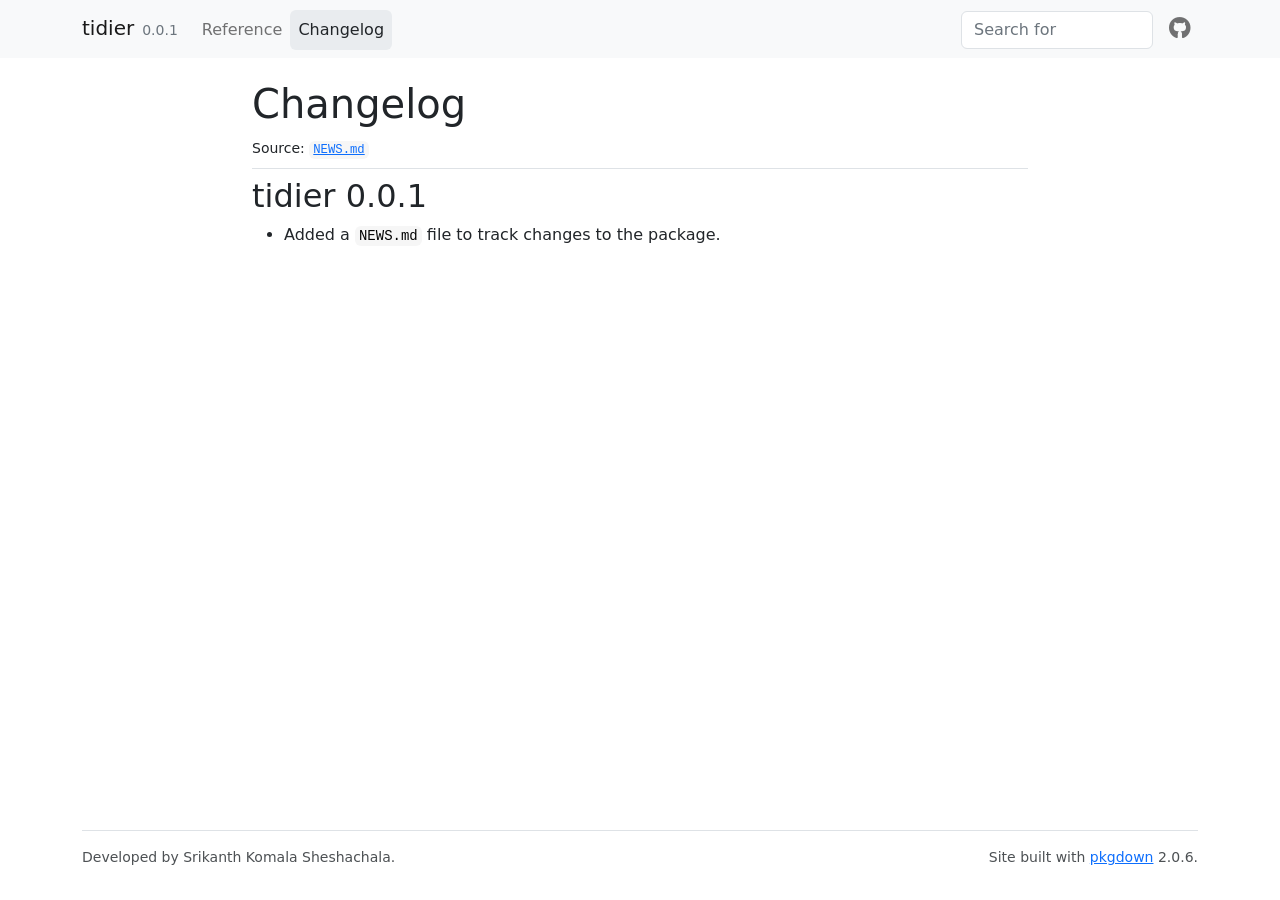
==== docs/news/index.html @ 63b7bd9c "no version  bump, changes for cran, website" ====
<!DOCTYPE html>
<!-- Generated by pkgdown: do not edit by hand --><html lang="en"><head><meta http-equiv="Content-Type" content="text/html; charset=UTF-8"><meta charset="utf-8"><meta http-equiv="X-UA-Compatible" content="IE=edge"><meta name="viewport" content="width=device-width, initial-scale=1, shrink-to-fit=no"><title>Changelog • tidier</title><script src="../deps/jquery-3.6.0/jquery-3.6.0.min.js"></script><meta name="viewport" content="width=device-width, initial-scale=1, shrink-to-fit=no"><link href="../deps/bootstrap-5.2.2/bootstrap.min.css" rel="stylesheet"><script src="../deps/bootstrap-5.2.2/bootstrap.bundle.min.js"></script><!-- Font Awesome icons --><link rel="stylesheet" href="https://cdnjs.cloudflare.com/ajax/libs/font-awesome/5.12.1/css/all.min.css" integrity="sha256-mmgLkCYLUQbXn0B1SRqzHar6dCnv9oZFPEC1g1cwlkk=" crossorigin="anonymous"><link rel="stylesheet" href="https://cdnjs.cloudflare.com/ajax/libs/font-awesome/5.12.1/css/v4-shims.min.css" integrity="sha256-wZjR52fzng1pJHwx4aV2AO3yyTOXrcDW7jBpJtTwVxw=" crossorigin="anonymous"><!-- bootstrap-toc --><script src="https://cdn.rawgit.com/afeld/bootstrap-toc/v1.0.1/dist/bootstrap-toc.min.js"></script><!-- headroom.js --><script src="https://cdnjs.cloudflare.com/ajax/libs/headroom/0.11.0/headroom.min.js" integrity="sha256-AsUX4SJE1+yuDu5+mAVzJbuYNPHj/WroHuZ8Ir/CkE0=" crossorigin="anonymous"></script><script src="https://cdnjs.cloudflare.com/ajax/libs/headroom/0.11.0/jQuery.headroom.min.js" integrity="sha256-ZX/yNShbjqsohH1k95liqY9Gd8uOiE1S4vZc+9KQ1K4=" crossorigin="anonymous"></script><!-- clipboard.js --><script src="https://cdnjs.cloudflare.com/ajax/libs/clipboard.js/2.0.6/clipboard.min.js" integrity="sha256-inc5kl9MA1hkeYUt+EC3BhlIgyp/2jDIyBLS6k3UxPI=" crossorigin="anonymous"></script><!-- search --><script src="https://cdnjs.cloudflare.com/ajax/libs/fuse.js/6.4.6/fuse.js" integrity="sha512-zv6Ywkjyktsohkbp9bb45V6tEMoWhzFzXis+LrMehmJZZSys19Yxf1dopHx7WzIKxr5tK2dVcYmaCk2uqdjF4A==" crossorigin="anonymous"></script><script src="https://cdnjs.cloudflare.com/ajax/libs/autocomplete.js/0.38.0/autocomplete.jquery.min.js" integrity="sha512-GU9ayf+66Xx2TmpxqJpliWbT5PiGYxpaG8rfnBEk1LL8l1KGkRShhngwdXK1UgqhAzWpZHSiYPc09/NwDQIGyg==" crossorigin="anonymous"></script><script src="https://cdnjs.cloudflare.com/ajax/libs/mark.js/8.11.1/mark.min.js" integrity="sha512-5CYOlHXGh6QpOFA/TeTylKLWfB3ftPsde7AnmhuitiTX4K5SqCLBeKro6sPS8ilsz1Q4NRx3v8Ko2IBiszzdww==" crossorigin="anonymous"></script><!-- pkgdown --><script src="../pkgdown.js"></script><meta property="og:title" content="Changelog"><!-- mathjax --><script src="https://cdnjs.cloudflare.com/ajax/libs/mathjax/2.7.5/MathJax.js" integrity="sha256-nvJJv9wWKEm88qvoQl9ekL2J+k/RWIsaSScxxlsrv8k=" crossorigin="anonymous"></script><script src="https://cdnjs.cloudflare.com/ajax/libs/mathjax/2.7.5/config/TeX-AMS-MML_HTMLorMML.js" integrity="sha256-84DKXVJXs0/F8OTMzX4UR909+jtl4G7SPypPavF+GfA=" crossorigin="anonymous"></script><!--[if lt IE 9]>
<script src="https://oss.maxcdn.com/html5shiv/3.7.3/html5shiv.min.js"></script>
<script src="https://oss.maxcdn.com/respond/1.4.2/respond.min.js"></script>
<![endif]--></head><body>
    <a href="#main" class="visually-hidden-focusable">Skip to contents</a>
    

    <nav class="navbar fixed-top navbar-light navbar-expand-lg bg-light"><div class="container">
    
    <a class="navbar-brand me-2" href="../index.html">tidier</a>

    <small class="nav-text text-muted me-auto" data-bs-toggle="tooltip" data-bs-placement="bottom" title="">0.0.1</small>

    
    <button class="navbar-toggler" type="button" data-bs-toggle="collapse" data-bs-target="#navbar" aria-controls="navbar" aria-expanded="false" aria-label="Toggle navigation">
      <span class="navbar-toggler-icon"></span>
    </button>

    <div id="navbar" class="collapse navbar-collapse ms-3">
      <ul class="navbar-nav me-auto"><li class="nav-item">
  <a class="nav-link" href="../reference/index.html">Reference</a>
</li>
<li class="active nav-item">
  <a class="nav-link" href="../news/index.html">Changelog</a>
</li>
      </ul><form class="form-inline my-2 my-lg-0" role="search">
        <input type="search" class="form-control me-sm-2" aria-label="Toggle navigation" name="search-input" data-search-index="../search.json" id="search-input" placeholder="Search for" autocomplete="off"></form>

      <ul class="navbar-nav"><li class="nav-item">
  <a class="external-link nav-link" href="https://github.com/talegari/tidier/" aria-label="github">
    <span class="fab fa fab fa-github fa-lg"></span>
     
  </a>
</li>
      </ul></div>

    
  </div>
</nav><div class="container template-news">
<div class="row">
  <main id="main" class="col-md-9"><div class="page-header">
      <img src="" class="logo" alt=""><h1>Changelog</h1>
      <small>Source: <a href="https://github.com/talegari/tidier/blob/HEAD/NEWS.md" class="external-link"><code>NEWS.md</code></a></small>
    </div>

    <div class="section level2">
<h2 class="pkg-version" data-toc-text="0.0.1" id="tidier-001">tidier 0.0.1<a class="anchor" aria-label="anchor" href="#tidier-001"></a></h2>
<ul><li>Added a <code>NEWS.md</code> file to track changes to the package.</li>
</ul></div>
  </main></div>


    <footer><div class="pkgdown-footer-left">
  <p></p><p>Developed by Srikanth Komala Sheshachala.</p>
</div>

<div class="pkgdown-footer-right">
  <p></p><p>Site built with <a href="https://pkgdown.r-lib.org/" class="external-link">pkgdown</a> 2.0.6.</p>
</div>

    </footer></div>

  

  

  </body></html>
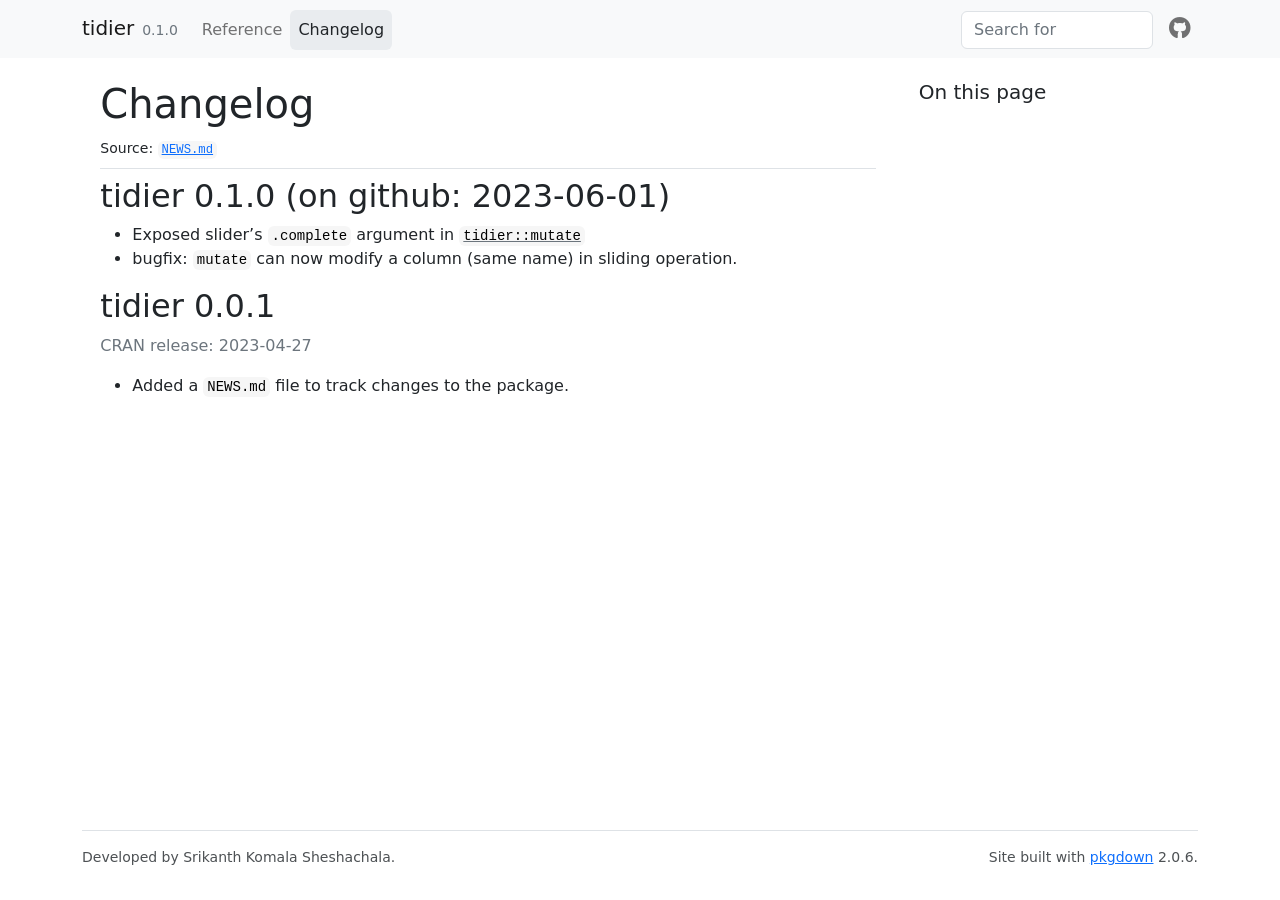
==== commit f7e57bf9: "to v0.1.0" ====
--- a/docs/news/index.html
+++ b/docs/news/index.html
@@ -10,7 +10,7 @@
     
     <a class="navbar-brand me-2" href="../index.html">tidier</a>
 
-    <small class="nav-text text-muted me-auto" data-bs-toggle="tooltip" data-bs-placement="bottom" title="">0.0.1</small>
+    <small class="nav-text text-muted me-auto" data-bs-toggle="tooltip" data-bs-placement="bottom" title="">0.1.0</small>
 
     
     <button class="navbar-toggler" type="button" data-bs-toggle="collapse" data-bs-target="#navbar" aria-controls="navbar" aria-expanded="false" aria-label="Toggle navigation">
@@ -45,10 +45,17 @@
     </div>
 
     <div class="section level2">
-<h2 class="pkg-version" data-toc-text="0.0.1" id="tidier-001">tidier 0.0.1<a class="anchor" aria-label="anchor" href="#tidier-001"></a></h2>
+<h2 class="pkg-version" data-toc-text="0.1.0" id="tidier-010-on-github-2023-06-01">tidier 0.1.0 (on github: 2023-06-01)<a class="anchor" aria-label="anchor" href="#tidier-010-on-github-2023-06-01"></a></h2>
+<ul><li>Exposed slider’s <code>.complete</code> argument in <code><a href="../reference/mutate.html">tidier::mutate</a></code>
+</li>
+<li>bugfix: <code>mutate</code> can now modify a column (same name) in sliding operation.</li>
+</ul></div>
+    <div class="section level2">
+<h2 class="pkg-version" data-toc-text="0.0.1" id="tidier-001">tidier 0.0.1<a class="anchor" aria-label="anchor" href="#tidier-001"></a></h2><p class="text-muted">CRAN release: 2023-04-27</p>
 <ul><li>Added a <code>NEWS.md</code> file to track changes to the package.</li>
 </ul></div>
-  </main></div>
+  </main><aside class="col-md-3"><nav id="toc"><h2>On this page</h2>
+    </nav></aside></div>
 
 
     <footer><div class="pkgdown-footer-left">
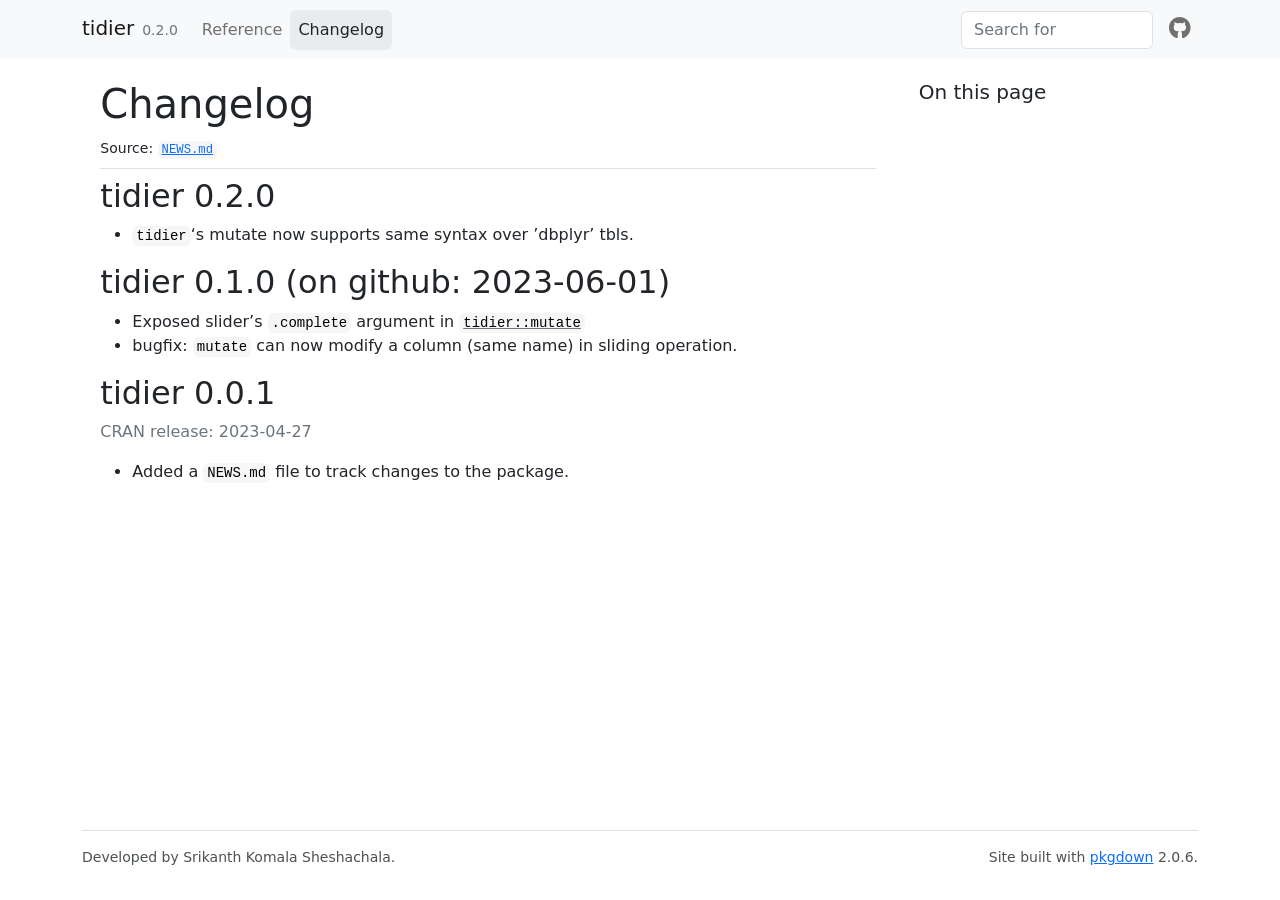
==== commit d2994151: "to v2, adds support to remote tables" ====
--- a/docs/news/index.html
+++ b/docs/news/index.html
@@ -10,7 +10,7 @@
     
     <a class="navbar-brand me-2" href="../index.html">tidier</a>
 
-    <small class="nav-text text-muted me-auto" data-bs-toggle="tooltip" data-bs-placement="bottom" title="">0.1.0</small>
+    <small class="nav-text text-muted me-auto" data-bs-toggle="tooltip" data-bs-placement="bottom" title="">0.2.0</small>
 
     
     <button class="navbar-toggler" type="button" data-bs-toggle="collapse" data-bs-target="#navbar" aria-controls="navbar" aria-expanded="false" aria-label="Toggle navigation">
@@ -45,6 +45,11 @@
     </div>
 
     <div class="section level2">
+<h2 class="pkg-version" data-toc-text="0.2.0" id="tidier-020">tidier 0.2.0<a class="anchor" aria-label="anchor" href="#tidier-020"></a></h2>
+<ul><li>
+<code>tidier</code>‘s mutate now supports same syntax over ’dbplyr’ tbls.</li>
+</ul></div>
+    <div class="section level2">
 <h2 class="pkg-version" data-toc-text="0.1.0" id="tidier-010-on-github-2023-06-01">tidier 0.1.0 (on github: 2023-06-01)<a class="anchor" aria-label="anchor" href="#tidier-010-on-github-2023-06-01"></a></h2>
 <ul><li>Exposed slider’s <code>.complete</code> argument in <code><a href="../reference/mutate.html">tidier::mutate</a></code>
 </li>
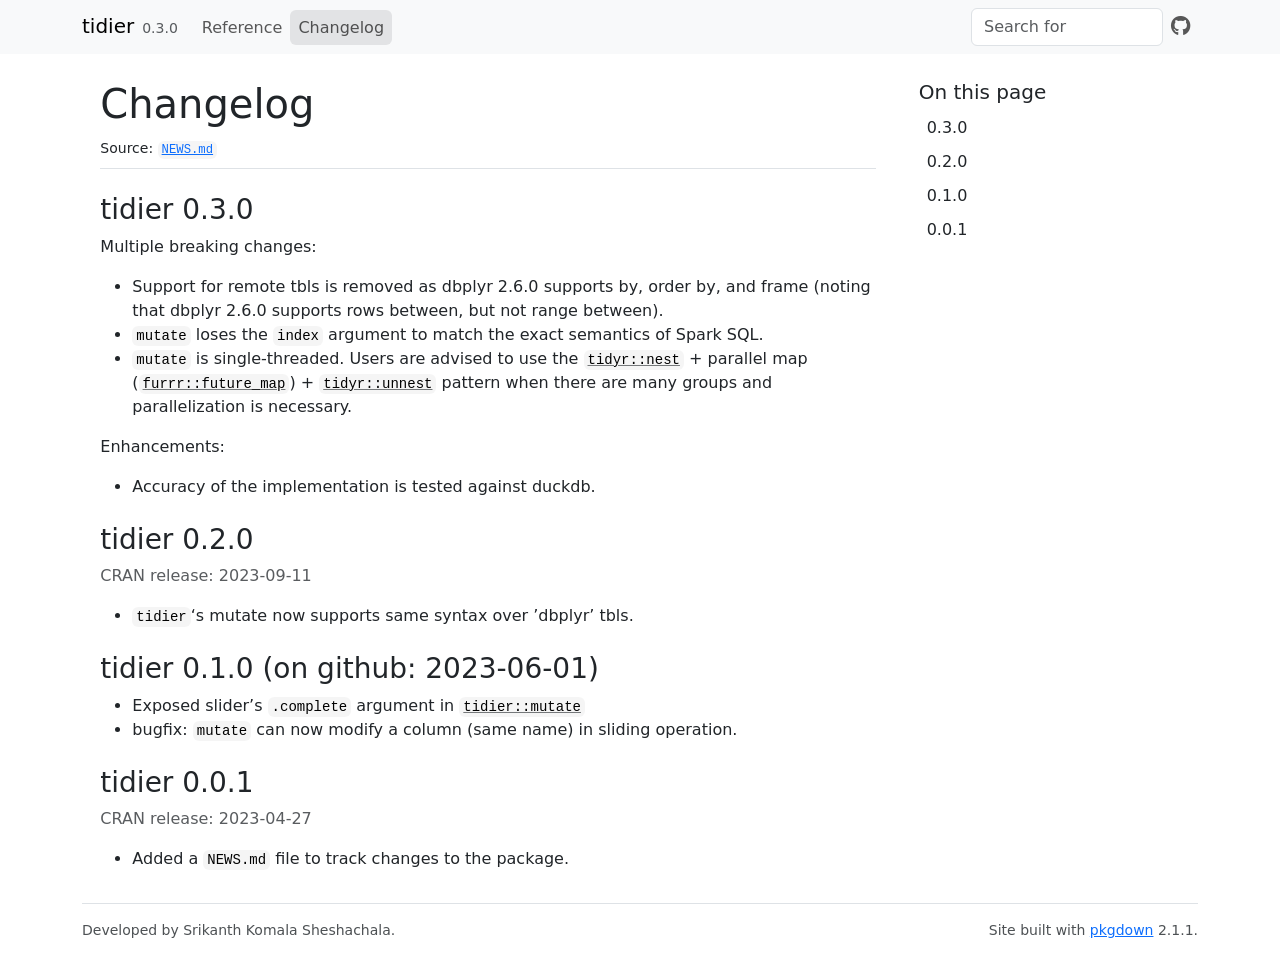
==== commit 2d22e540: "v0.3.0" ====
--- a/docs/news/index.html
+++ b/docs/news/index.html
@@ -1,51 +1,50 @@
 <!DOCTYPE html>
-<!-- Generated by pkgdown: do not edit by hand --><html lang="en"><head><meta http-equiv="Content-Type" content="text/html; charset=UTF-8"><meta charset="utf-8"><meta http-equiv="X-UA-Compatible" content="IE=edge"><meta name="viewport" content="width=device-width, initial-scale=1, shrink-to-fit=no"><title>Changelog • tidier</title><script src="../deps/jquery-3.6.0/jquery-3.6.0.min.js"></script><meta name="viewport" content="width=device-width, initial-scale=1, shrink-to-fit=no"><link href="../deps/bootstrap-5.2.2/bootstrap.min.css" rel="stylesheet"><script src="../deps/bootstrap-5.2.2/bootstrap.bundle.min.js"></script><!-- Font Awesome icons --><link rel="stylesheet" href="https://cdnjs.cloudflare.com/ajax/libs/font-awesome/5.12.1/css/all.min.css" integrity="sha256-mmgLkCYLUQbXn0B1SRqzHar6dCnv9oZFPEC1g1cwlkk=" crossorigin="anonymous"><link rel="stylesheet" href="https://cdnjs.cloudflare.com/ajax/libs/font-awesome/5.12.1/css/v4-shims.min.css" integrity="sha256-wZjR52fzng1pJHwx4aV2AO3yyTOXrcDW7jBpJtTwVxw=" crossorigin="anonymous"><!-- bootstrap-toc --><script src="https://cdn.rawgit.com/afeld/bootstrap-toc/v1.0.1/dist/bootstrap-toc.min.js"></script><!-- headroom.js --><script src="https://cdnjs.cloudflare.com/ajax/libs/headroom/0.11.0/headroom.min.js" integrity="sha256-AsUX4SJE1+yuDu5+mAVzJbuYNPHj/WroHuZ8Ir/CkE0=" crossorigin="anonymous"></script><script src="https://cdnjs.cloudflare.com/ajax/libs/headroom/0.11.0/jQuery.headroom.min.js" integrity="sha256-ZX/yNShbjqsohH1k95liqY9Gd8uOiE1S4vZc+9KQ1K4=" crossorigin="anonymous"></script><!-- clipboard.js --><script src="https://cdnjs.cloudflare.com/ajax/libs/clipboard.js/2.0.6/clipboard.min.js" integrity="sha256-inc5kl9MA1hkeYUt+EC3BhlIgyp/2jDIyBLS6k3UxPI=" crossorigin="anonymous"></script><!-- search --><script src="https://cdnjs.cloudflare.com/ajax/libs/fuse.js/6.4.6/fuse.js" integrity="sha512-zv6Ywkjyktsohkbp9bb45V6tEMoWhzFzXis+LrMehmJZZSys19Yxf1dopHx7WzIKxr5tK2dVcYmaCk2uqdjF4A==" crossorigin="anonymous"></script><script src="https://cdnjs.cloudflare.com/ajax/libs/autocomplete.js/0.38.0/autocomplete.jquery.min.js" integrity="sha512-GU9ayf+66Xx2TmpxqJpliWbT5PiGYxpaG8rfnBEk1LL8l1KGkRShhngwdXK1UgqhAzWpZHSiYPc09/NwDQIGyg==" crossorigin="anonymous"></script><script src="https://cdnjs.cloudflare.com/ajax/libs/mark.js/8.11.1/mark.min.js" integrity="sha512-5CYOlHXGh6QpOFA/TeTylKLWfB3ftPsde7AnmhuitiTX4K5SqCLBeKro6sPS8ilsz1Q4NRx3v8Ko2IBiszzdww==" crossorigin="anonymous"></script><!-- pkgdown --><script src="../pkgdown.js"></script><meta property="og:title" content="Changelog"><!-- mathjax --><script src="https://cdnjs.cloudflare.com/ajax/libs/mathjax/2.7.5/MathJax.js" integrity="sha256-nvJJv9wWKEm88qvoQl9ekL2J+k/RWIsaSScxxlsrv8k=" crossorigin="anonymous"></script><script src="https://cdnjs.cloudflare.com/ajax/libs/mathjax/2.7.5/config/TeX-AMS-MML_HTMLorMML.js" integrity="sha256-84DKXVJXs0/F8OTMzX4UR909+jtl4G7SPypPavF+GfA=" crossorigin="anonymous"></script><!--[if lt IE 9]>
-<script src="https://oss.maxcdn.com/html5shiv/3.7.3/html5shiv.min.js"></script>
-<script src="https://oss.maxcdn.com/respond/1.4.2/respond.min.js"></script>
-<![endif]--></head><body>
+<!-- Generated by pkgdown: do not edit by hand --><html lang="en"><head><meta http-equiv="Content-Type" content="text/html; charset=UTF-8"><meta charset="utf-8"><meta http-equiv="X-UA-Compatible" content="IE=edge"><meta name="viewport" content="width=device-width, initial-scale=1, shrink-to-fit=no"><title>Changelog • tidier</title><script src="../deps/jquery-3.6.0/jquery-3.6.0.min.js"></script><meta name="viewport" content="width=device-width, initial-scale=1, shrink-to-fit=no"><link href="../deps/bootstrap-5.3.1/bootstrap.min.css" rel="stylesheet"><script src="../deps/bootstrap-5.3.1/bootstrap.bundle.min.js"></script><link href="../deps/font-awesome-6.5.2/css/all.min.css" rel="stylesheet"><link href="../deps/font-awesome-6.5.2/css/v4-shims.min.css" rel="stylesheet"><script src="../deps/headroom-0.11.0/headroom.min.js"></script><script src="../deps/headroom-0.11.0/jQuery.headroom.min.js"></script><script src="../deps/bootstrap-toc-1.0.1/bootstrap-toc.min.js"></script><script src="../deps/clipboard.js-2.0.11/clipboard.min.js"></script><script src="../deps/search-1.0.0/autocomplete.jquery.min.js"></script><script src="../deps/search-1.0.0/fuse.min.js"></script><script src="../deps/search-1.0.0/mark.min.js"></script><!-- pkgdown --><script src="../pkgdown.js"></script><meta property="og:title" content="Changelog"></head><body>
     <a href="#main" class="visually-hidden-focusable">Skip to contents</a>
-    
 
-    <nav class="navbar fixed-top navbar-light navbar-expand-lg bg-light"><div class="container">
-    
+
+    <nav class="navbar navbar-expand-lg fixed-top bg-light" data-bs-theme="light" aria-label="Site navigation"><div class="container">
+
     <a class="navbar-brand me-2" href="../index.html">tidier</a>
 
-    <small class="nav-text text-muted me-auto" data-bs-toggle="tooltip" data-bs-placement="bottom" title="">0.2.0</small>
+    <small class="nav-text text-muted me-auto" data-bs-toggle="tooltip" data-bs-placement="bottom" title="">0.3.0</small>
 
-    
+
     <button class="navbar-toggler" type="button" data-bs-toggle="collapse" data-bs-target="#navbar" aria-controls="navbar" aria-expanded="false" aria-label="Toggle navigation">
       <span class="navbar-toggler-icon"></span>
     </button>
 
     <div id="navbar" class="collapse navbar-collapse ms-3">
-      <ul class="navbar-nav me-auto"><li class="nav-item">
-  <a class="nav-link" href="../reference/index.html">Reference</a>
-</li>
-<li class="active nav-item">
-  <a class="nav-link" href="../news/index.html">Changelog</a>
-</li>
-      </ul><form class="form-inline my-2 my-lg-0" role="search">
-        <input type="search" class="form-control me-sm-2" aria-label="Toggle navigation" name="search-input" data-search-index="../search.json" id="search-input" placeholder="Search for" autocomplete="off"></form>
-
-      <ul class="navbar-nav"><li class="nav-item">
-  <a class="external-link nav-link" href="https://github.com/talegari/tidier/" aria-label="github">
-    <span class="fab fa fab fa-github fa-lg"></span>
-     
-  </a>
-</li>
+      <ul class="navbar-nav me-auto"><li class="nav-item"><a class="nav-link" href="../reference/index.html">Reference</a></li>
+<li class="active nav-item"><a class="nav-link" href="../news/index.html">Changelog</a></li>
+      </ul><ul class="navbar-nav"><li class="nav-item"><form class="form-inline" role="search">
+ <input class="form-control" type="search" name="search-input" id="search-input" autocomplete="off" aria-label="Search site" placeholder="Search for" data-search-index="../search.json"></form></li>
+<li class="nav-item"><a class="external-link nav-link" href="https://github.com/talegari/tidier/" aria-label="GitHub"><span class="fa fab fa-github fa-lg"></span></a></li>
       </ul></div>
 
-    
+
   </div>
 </nav><div class="container template-news">
 <div class="row">
   <main id="main" class="col-md-9"><div class="page-header">
-      <img src="" class="logo" alt=""><h1>Changelog</h1>
+
+      <h1>Changelog</h1>
       <small>Source: <a href="https://github.com/talegari/tidier/blob/HEAD/NEWS.md" class="external-link"><code>NEWS.md</code></a></small>
     </div>
 
     <div class="section level2">
-<h2 class="pkg-version" data-toc-text="0.2.0" id="tidier-020">tidier 0.2.0<a class="anchor" aria-label="anchor" href="#tidier-020"></a></h2>
+<h2 class="pkg-version" data-toc-text="0.3.0" id="tidier-030">tidier 0.3.0<a class="anchor" aria-label="anchor" href="#tidier-030"></a></h2>
+<p>Multiple breaking changes:</p>
+<ul><li>Support for remote tbls is removed as dbplyr 2.6.0 supports by, order by, and frame (noting that dbplyr 2.6.0 supports rows between, but not range between).</li>
+<li>
+<code>mutate</code> loses the <code>index</code> argument to match the exact semantics of Spark SQL.</li>
+<li>
+<code>mutate</code> is single-threaded. Users are advised to use the <code><a href="https://tidyr.tidyverse.org/reference/nest.html" class="external-link">tidyr::nest</a></code> + parallel map (<code><a href="https://furrr.futureverse.org/reference/future_map.html" class="external-link">furrr::future_map</a></code>) + <code><a href="https://tidyr.tidyverse.org/reference/unnest.html" class="external-link">tidyr::unnest</a></code> pattern when there are many groups and parallelization is necessary.</li>
+</ul><p>Enhancements:</p>
+<ul><li>Accuracy of the implementation is tested against duckdb.</li>
+</ul></div>
+    <div class="section level2">
+<h2 class="pkg-version" data-toc-text="0.2.0" id="tidier-020">tidier 0.2.0<a class="anchor" aria-label="anchor" href="#tidier-020"></a></h2><p class="text-muted">CRAN release: 2023-09-11</p>
 <ul><li>
 <code>tidier</code>‘s mutate now supports same syntax over ’dbplyr’ tbls.</li>
 </ul></div>
@@ -59,23 +58,23 @@
 <h2 class="pkg-version" data-toc-text="0.0.1" id="tidier-001">tidier 0.0.1<a class="anchor" aria-label="anchor" href="#tidier-001"></a></h2><p class="text-muted">CRAN release: 2023-04-27</p>
 <ul><li>Added a <code>NEWS.md</code> file to track changes to the package.</li>
 </ul></div>
-  </main><aside class="col-md-3"><nav id="toc"><h2>On this page</h2>
+  </main><aside class="col-md-3"><nav id="toc" aria-label="Table of contents"><h2>On this page</h2>
     </nav></aside></div>
 
 
     <footer><div class="pkgdown-footer-left">
-  <p></p><p>Developed by Srikanth Komala Sheshachala.</p>
+  <p>Developed by Srikanth Komala Sheshachala.</p>
 </div>
 
 <div class="pkgdown-footer-right">
-  <p></p><p>Site built with <a href="https://pkgdown.r-lib.org/" class="external-link">pkgdown</a> 2.0.6.</p>
+  <p>Site built with <a href="https://pkgdown.r-lib.org/" class="external-link">pkgdown</a> 2.1.1.</p>
 </div>
 
     </footer></div>
 
-  
 
-  
+
+
 
   </body></html>
 
--- a/docs/deps/font-awesome-6.5.2/css/v4-shims.min.css
+++ b/docs/deps/font-awesome-6.5.2/css/v4-shims.min.css
@@ -0,0 +1,6 @@
+/*!
+ * Font Awesome Free 6.5.2 by @fontawesome - https://fontawesome.com
+ * License - https://fontawesome.com/license/free (Icons: CC BY 4.0, Fonts: SIL OFL 1.1, Code: MIT License)
+ * Copyright 2024 Fonticons, Inc.
+ */
+.fa.fa-glass:before{content:"\f000"}.fa.fa-envelope-o{font-family:"Font Awesome 6 Free";font-weight:400}.fa.fa-envelope-o:before{content:"\f0e0"}.fa.fa-star-o{font-family:"Font Awesome 6 Free";font-weight:400}.fa.fa-star-o:before{content:"\f005"}.fa.fa-close:before,.fa.fa-remove:before{content:"\f00d"}.fa.fa-gear:before{content:"\f013"}.fa.fa-trash-o{font-family:"Font Awesome 6 Free";font-weight:400}.fa.fa-trash-o:before{content:"\f2ed"}.fa.fa-home:before{content:"\f015"}.fa.fa-file-o{font-family:"Font Awesome 6 Free";font-weight:400}.fa.fa-file-o:before{content:"\f15b"}.fa.fa-clock-o{font-family:"Font Awesome 6 Free";font-weight:400}.fa.fa-clock-o:before{content:"\f017"}.fa.fa-arrow-circle-o-down{font-family:"Font Awesome 6 Free";font-weight:400}.fa.fa-arrow-circle-o-down:before{content:"\f358"}.fa.fa-arrow-circle-o-up{font-family:"Font Awesome 6 Free";font-weight:400}.fa.fa-arrow-circle-o-up:before{content:"\f35b"}.fa.fa-play-circle-o{font-family:"Font Awesome 6 Free";font-weight:400}.fa.fa-play-circle-o:before{content:"\f144"}.fa.fa-repeat:before,.fa.fa-rotate-right:before{content:"\f01e"}.fa.fa-refresh:before{content:"\f021"}.fa.fa-list-alt{font-family:"Font Awesome 6 Free";font-weight:400}.fa.fa-list-alt:before{content:"\f022"}.fa.fa-dedent:before{content:"\f03b"}.fa.fa-video-camera:before{content:"\f03d"}.fa.fa-picture-o{font-family:"Font Awesome 6 Free";font-weight:400}.fa.fa-picture-o:before{content:"\f03e"}.fa.fa-photo{font-family:"Font Awesome 6 Free";font-weight:400}.fa.fa-photo:before{content:"\f03e"}.fa.fa-image{font-family:"Font Awesome 6 Free";font-weight:400}.fa.fa-image:before{content:"\f03e"}.fa.fa-map-marker:before{content:"\f3c5"}.fa.fa-pencil-square-o{font-family:"Font Awesome 6 Free";font-weight:400}.fa.fa-pencil-square-o:before{content:"\f044"}.fa.fa-edit{font-family:"Font Awesome 6 Free";font-weight:400}.fa.fa-edit:before{content:"\f044"}.fa.fa-share-square-o:before{content:"\f14d"}.fa.fa-check-square-o{font-family:"Font Awesome 6 Free";font-weight:400}.fa.fa-check-square-o:before{content:"\f14a"}.fa.fa-arrows:before{content:"\f0b2"}.fa.fa-times-circle-o{font-family:"Font Awesome 6 Free";font-weight:400}.fa.fa-times-circle-o:before{content:"\f057"}.fa.fa-check-circle-o{font-family:"Font Awesome 6 Free";font-weight:400}.fa.fa-check-circle-o:before{content:"\f058"}.fa.fa-mail-forward:before{content:"\f064"}.fa.fa-expand:before{content:"\f424"}.fa.fa-compress:before{content:"\f422"}.fa.fa-eye,.fa.fa-eye-slash{font-family:"Font Awesome 6 Free";font-weight:400}.fa.fa-warning:before{content:"\f071"}.fa.fa-calendar:before{content:"\f073"}.fa.fa-arrows-v:before{content:"\f338"}.fa.fa-arrows-h:before{content:"\f337"}.fa.fa-bar-chart-o:before,.fa.fa-bar-chart:before{content:"\e0e3"}.fa.fa-twitter-square{font-family:"Font Awesome 6 Brands";font-weight:400}.fa.fa-twitter-square:before{content:"\f081"}.fa.fa-facebook-square{font-family:"Font Awesome 6 Brands";font-weight:400}.fa.fa-facebook-square:before{content:"\f082"}.fa.fa-gears:before{content:"\f085"}.fa.fa-thumbs-o-up{font-family:"Font Awesome 6 Free";font-weight:400}.fa.fa-thumbs-o-up:before{content:"\f164"}.fa.fa-thumbs-o-down{font-family:"Font Awesome 6 Free";font-weight:400}.fa.fa-thumbs-o-down:before{content:"\f165"}.fa.fa-heart-o{font-family:"Font Awesome 6 Free";font-weight:400}.fa.fa-heart-o:before{content:"\f004"}.fa.fa-sign-out:before{content:"\f2f5"}.fa.fa-linkedin-square{font-family:"Font Awesome 6 Brands";font-weight:400}.fa.fa-linkedin-square:before{content:"\f08c"}.fa.fa-thumb-tack:before{content:"\f08d"}.fa.fa-external-link:before{content:"\f35d"}.fa.fa-sign-in:before{content:"\f2f6"}.fa.fa-github-square{font-family:"Font Awesome 6 Brands";font-weight:400}.fa.fa-github-square:before{content:"\f092"}.fa.fa-lemon-o{font-family:"Font Awesome 6 Free";font-weight:400}.fa.fa-lemon-o:before{content:"\f094"}.fa.fa-square-o{font-family:"Font Awesome 6 Free";font-weight:400}.fa.fa-square-o:before{content:"\f0c8"}.fa.fa-bookmark-o{font-family:"Font Awesome 6 Free";font-weight:400}.fa.fa-bookmark-o:before{content:"\f02e"}.fa.fa-facebook,.fa.fa-twitter{font-family:"Font Awesome 6 Brands";font-weight:400}.fa.fa-facebook:before{content:"\f39e"}.fa.fa-facebook-f{font-family:"Font Awesome 6 Brands";font-weight:400}.fa.fa-facebook-f:before{content:"\f39e"}.fa.fa-github{font-family:"Font Awesome 6 Brands";font-weight:400}.fa.fa-credit-card{font-family:"Font Awesome 6 Free";font-weight:400}.fa.fa-feed:before{content:"\f09e"}.fa.fa-hdd-o{font-family:"Font Awesome 6 Free";font-weight:400}.fa.fa-hdd-o:before{content:"\f0a0"}.fa.fa-hand-o-right{font-family:"Font Awesome 6 Free";font-weight:400}.fa.fa-hand-o-right:before{content:"\f0a4"}.fa.fa-hand-o-left{font-family:"Font Awesome 6 Free";font-weight:400}.fa.fa-hand-o-left:before{content:"\f0a5"}.fa.fa-hand-o-up{font-family:"Font Awesome 6 Free";font-weight:400}.fa.fa-hand-o-up:before{content:"\f0a6"}.fa.fa-hand-o-down{font-family:"Font Awesome 6 Free";font-weight:400}.fa.fa-hand-o-down:before{content:"\f0a7"}.fa.fa-globe:before{content:"\f57d"}.fa.fa-tasks:before{content:"\f828"}.fa.fa-arrows-alt:before{content:"\f31e"}.fa.fa-group:before{content:"\f0c0"}.fa.fa-chain:before{content:"\f0c1"}.fa.fa-cut:before{content:"\f0c4"}.fa.fa-files-o{font-family:"Font Awesome 6 Free";font-weight:400}.fa.fa-files-o:before{content:"\f0c5"}.fa.fa-floppy-o{font-family:"Font Awesome 6 Free";font-weight:400}.fa.fa-floppy-o:before{content:"\f0c7"}.fa.fa-save{font-family:"Font Awesome 6 Free";font-weight:400}.fa.fa-save:before{content:"\f0c7"}.fa.fa-navicon:before,.fa.fa-reorder:before{content:"\f0c9"}.fa.fa-magic:before{content:"\e2ca"}.fa.fa-pinterest,.fa.fa-pinterest-square{font-family:"Font Awesome 6 Brands";font-weight:400}.fa.fa-pinterest-square:before{content:"\f0d3"}.fa.fa-google-plus-square{font-family:"Font Awesome 6 Brands";font-weight:400}.fa.fa-google-plus-square:before{content:"\f0d4"}.fa.fa-google-plus{font-family:"Font Awesome 6 Brands";font-weight:400}.fa.fa-google-plus:before{content:"\f0d5"}.fa.fa-money:before{content:"\f3d1"}.fa.fa-unsorted:before{content:"\f0dc"}.fa.fa-sort-desc:before{content:"\f0dd"}.fa.fa-sort-asc:before{content:"\f0de"}.fa.fa-linkedin{font-family:"Font Awesome 6 Brands";font-weight:400}.fa.fa-linkedin:before{content:"\f0e1"}.fa.fa-rotate-left:before{content:"\f0e2"}.fa.fa-legal:before{content:"\f0e3"}.fa.fa-dashboard:before,.fa.fa-tachometer:before{content:"\f625"}.fa.fa-comment-o{font-family:"Font Awesome 6 Free";font-weight:400}.fa.fa-comment-o:before{content:"\f075"}.fa.fa-comments-o{font-family:"Font Awesome 6 Free";font-weight:400}.fa.fa-comments-o:before{content:"\f086"}.fa.fa-flash:before{content:"\f0e7"}.fa.fa-clipboard:before{content:"\f0ea"}.fa.fa-lightbulb-o{font-family:"Font Awesome 6 Free";font-weight:400}.fa.fa-lightbulb-o:before{content:"\f0eb"}.fa.fa-exchange:before{content:"\f362"}.fa.fa-cloud-download:before{content:"\f0ed"}.fa.fa-cloud-upload:before{content:"\f0ee"}.fa.fa-bell-o{font-family:"Font Awesome 6 Free";font-weight:400}.fa.fa-bell-o:before{content:"\f0f3"}.fa.fa-cutlery:before{content:"\f2e7"}.fa.fa-file-text-o{font-family:"Font Awesome 6 Free";font-weight:400}.fa.fa-file-text-o:before{content:"\f15c"}.fa.fa-building-o{font-family:"Font Awesome 6 Free";font-weight:400}.fa.fa-building-o:before{content:"\f1ad"}.fa.fa-hospital-o{font-family:"Font Awesome 6 Free";font-weight:400}.fa.fa-hospital-o:before{content:"\f0f8"}.fa.fa-tablet:before{content:"\f3fa"}.fa.fa-mobile-phone:before,.fa.fa-mobile:before{content:"\f3cd"}.fa.fa-circle-o{font-family:"Font Awesome 6 Free";font-weight:400}.fa.fa-circle-o:before{content:"\f111"}.fa.fa-mail-reply:before{content:"\f3e5"}.fa.fa-github-alt{font-family:"Font Awesome 6 Brands";font-weight:400}.fa.fa-folder-o{font-family:"Font Awesome 6 Free";font-weight:400}.fa.fa-folder-o:before{content:"\f07b"}.fa.fa-folder-open-o{font-family:"Font Awesome 6 Free";font-weight:400}.fa.fa-folder-open-o:before{content:"\f07c"}.fa.fa-smile-o{font-family:"Font Awesome 6 Free";font-weight:400}.fa.fa-smile-o:before{content:"\f118"}.fa.fa-frown-o{font-family:"Font Awesome 6 Free";font-weight:400}.fa.fa-frown-o:before{content:"\f119"}.fa.fa-meh-o{font-family:"Font Awesome 6 Free";font-weight:400}.fa.fa-meh-o:before{content:"\f11a"}.fa.fa-keyboard-o{font-family:"Font Awesome 6 Free";font-weight:400}.fa.fa-keyboard-o:before{content:"\f11c"}.fa.fa-flag-o{font-family:"Font Awesome 6 Free";font-weight:400}.fa.fa-flag-o:before{content:"\f024"}.fa.fa-mail-reply-all:before{content:"\f122"}.fa.fa-star-half-o{font-family:"Font Awesome 6 Free";font-weight:400}.fa.fa-star-half-o:before{content:"\f5c0"}.fa.fa-star-half-empty{font-family:"Font Awesome 6 Free";font-weight:400}.fa.fa-star-half-empty:before{content:"\f5c0"}.fa.fa-star-half-full{font-family:"Font Awesome 6 Free";font-weight:400}.fa.fa-star-half-full:before{content:"\f5c0"}.fa.fa-code-fork:before{content:"\f126"}.fa.fa-chain-broken:before,.fa.fa-unlink:before{content:"\f127"}.fa.fa-calendar-o{font-family:"Font Awesome 6 Free";font-weight:400}.fa.fa-calendar-o:before{content:"\f133"}.fa.fa-css3,.fa.fa-html5,.fa.fa-maxcdn{font-family:"Font Awesome 6 Brands";font-weight:400}.fa.fa-unlock-alt:before{content:"\f09c"}.fa.fa-minus-square-o{font-family:"Font Awesome 6 Free";font-weight:400}.fa.fa-minus-square-o:before{content:"\f146"}.fa.fa-level-up:before{content:"\f3bf"}.fa.fa-level-down:before{content:"\f3be"}.fa.fa-pencil-square:before{content:"\f14b"}.fa.fa-external-link-square:before{content:"\f360"}.fa.fa-compass{font-family:"Font Awesome 6 Free";font-weight:400}.fa.fa-caret-square-o-down{font-family:"Font Awesome 6 Free";font-weight:400}.fa.fa-caret-square-o-down:before{content:"\f150"}.fa.fa-toggle-down{font-family:"Font Awesome 6 Free";font-weight:400}.fa.fa-toggle-down:before{content:"\f150"}.fa.fa-caret-square-o-up{font-family:"Font Awesome 6 Free";font-weight:400}.fa.fa-caret-square-o-up:before{content:"\f151"}.fa.fa-toggle-up{font-family:"Font Awesome 6 Free";font-weight:400}.fa.fa-toggle-up:before{content:"\f151"}.fa.fa-caret-square-o-right{font-family:"Font Awesome 6 Free";font-weight:400}.fa.fa-caret-square-o-right:before{content:"\f152"}.fa.fa-toggle-right{font-family:"Font Awesome 6 Free";font-weight:400}.fa.fa-toggle-right:before{content:"\f152"}.fa.fa-eur:before,.fa.fa-euro:before{content:"\f153"}.fa.fa-gbp:before{content:"\f154"}.fa.fa-dollar:before,.fa.fa-usd:before{content:"\24"}.fa.fa-inr:before,.fa.fa-rupee:before{content:"\e1bc"}.fa.fa-cny:before,.fa.fa-jpy:before,.fa.fa-rmb:before,.fa.fa-yen:before{content:"\f157"}.fa.fa-rouble:before,.fa.fa-rub:before,.fa.fa-ruble:before{content:"\f158"}.fa.fa-krw:before,.fa.fa-won:before{content:"\f159"}.fa.fa-bitcoin,.fa.fa-btc{font-family:"Font Awesome 6 Brands";font-weight:400}.fa.fa-bitcoin:before{content:"\f15a"}.fa.fa-file-text:before{content:"\f15c"}.fa.fa-sort-alpha-asc:before{content:"\f15d"}.fa.fa-sort-alpha-desc:before{content:"\f881"}.fa.fa-sort-amount-asc:before{content:"\f884"}.fa.fa-sort-amount-desc:before{content:"\f160"}.fa.fa-sort-numeric-asc:before{content:"\f162"}.fa.fa-sort-numeric-desc:before{content:"\f886"}.fa.fa-youtube-square{font-family:"Font Awesome 6 Brands";font-weight:400}.fa.fa-youtube-square:before{content:"\f431"}.fa.fa-xing,.fa.fa-xing-square,.fa.fa-youtube{font-family:"Font Awesome 6 Brands";font-weight:400}.fa.fa-xing-square:before{content:"\f169"}.fa.fa-youtube-play{font-family:"Font Awesome 6 Brands";font-weight:400}.fa.fa-youtube-play:before{content:"\f167"}.fa.fa-adn,.fa.fa-bitbucket,.fa.fa-bitbucket-square,.fa.fa-dropbox,.fa.fa-flickr,.fa.fa-instagram,.fa.fa-stack-overflow{font-family:"Font Awesome 6 Brands";font-weight:400}.fa.fa-bitbucket-square:before{content:"\f171"}.fa.fa-tumblr,.fa.fa-tumblr-square{font-family:"Font Awesome 6 Brands";font-weight:400}.fa.fa-tumblr-square:before{content:"\f174"}.fa.fa-long-arrow-down:before{content:"\f309"}.fa.fa-long-arrow-up:before{content:"\f30c"}.fa.fa-long-arrow-left:before{content:"\f30a"}.fa.fa-long-arrow-right:before{content:"\f30b"}.fa.fa-android,.fa.fa-apple,.fa.fa-dribbble,.fa.fa-foursquare,.fa.fa-gittip,.fa.fa-gratipay,.fa.fa-linux,.fa.fa-skype,.fa.fa-trello,.fa.fa-windows{font-family:"Font Awesome 6 Brands";font-weight:400}.fa.fa-gittip:before{content:"\f184"}.fa.fa-sun-o{font-family:"Font Awesome 6 Free";font-weight:400}.fa.fa-sun-o:before{content:"\f185"}.fa.fa-moon-o{font-family:"Font Awesome 6 Free";font-weight:400}.fa.fa-moon-o:before{content:"\f186"}.fa.fa-pagelines,.fa.fa-renren,.fa.fa-stack-exchange,.fa.fa-vk,.fa.fa-weibo{font-family:"Font Awesome 6 Brands";font-weight:400}.fa.fa-arrow-circle-o-right{font-family:"Font Awesome 6 Free";font-weight:400}.fa.fa-arrow-circle-o-right:before{content:"\f35a"}.fa.fa-arrow-circle-o-left{font-family:"Font Awesome 6 Free";font-weight:400}.fa.fa-arrow-circle-o-left:before{content:"\f359"}.fa.fa-caret-square-o-left{font-family:"Font Awesome 6 Free";font-weight:400}.fa.fa-caret-square-o-left:before{content:"\f191"}.fa.fa-toggle-left{font-family:"Font Awesome 6 Free";font-weight:400}.fa.fa-toggle-left:before{content:"\f191"}.fa.fa-dot-circle-o{font-family:"Font Awesome 6 Free";font-weight:400}.fa.fa-dot-circle-o:before{content:"\f192"}.fa.fa-vimeo-square{font-family:"Font Awesome 6 Brands";font-weight:400}.fa.fa-vimeo-square:before{content:"\f194"}.fa.fa-try:before,.fa.fa-turkish-lira:before{content:"\e2bb"}.fa.fa-plus-square-o{font-family:"Font Awesome 6 Free";font-weight:400}.fa.fa-plus-square-o:before{content:"\f0fe"}.fa.fa-openid,.fa.fa-slack,.fa.fa-wordpress{font-family:"Font Awesome 6 Brands";font-weight:400}.fa.fa-bank:before,.fa.fa-institution:before{content:"\f19c"}.fa.fa-mortar-board:before{content:"\f19d"}.fa.fa-google,.fa.fa-reddit,.fa.fa-reddit-square,.fa.fa-yahoo{font-family:"Font Awesome 6 Brands";font-weight:400}.fa.fa-reddit-square:before{content:"\f1a2"}.fa.fa-behance,.fa.fa-behance-square,.fa.fa-delicious,.fa.fa-digg,.fa.fa-drupal,.fa.fa-joomla,.fa.fa-pied-piper-alt,.fa.fa-pied-piper-pp,.fa.fa-stumbleupon,.fa.fa-stumbleupon-circle{font-family:"Font Awesome 6 Brands";font-weight:400}.fa.fa-behance-square:before{content:"\f1b5"}.fa.fa-steam,.fa.fa-steam-square{font-family:"Font Awesome 6 Brands";font-weight:400}.fa.fa-steam-square:before{content:"\f1b7"}.fa.fa-automobile:before{content:"\f1b9"}.fa.fa-cab:before{content:"\f1ba"}.fa.fa-deviantart,.fa.fa-soundcloud,.fa.fa-spotify{font-family:"Font Awesome 6 Brands";font-weight:400}.fa.fa-file-pdf-o{font-family:"Font Awesome 6 Free";font-weight:400}.fa.fa-file-pdf-o:before{content:"\f1c1"}.fa.fa-file-word-o{font-family:"Font Awesome 6 Free";font-weight:400}.fa.fa-file-word-o:before{content:"\f1c2"}.fa.fa-file-excel-o{font-family:"Font Awesome 6 Free";font-weight:400}.fa.fa-file-excel-o:before{content:"\f1c3"}.fa.fa-file-powerpoint-o{font-family:"Font Awesome 6 Free";font-weight:400}.fa.fa-file-powerpoint-o:before{content:"\f1c4"}.fa.fa-file-image-o{font-family:"Font Awesome 6 Free";font-weight:400}.fa.fa-file-image-o:before{content:"\f1c5"}.fa.fa-file-photo-o{font-family:"Font Awesome 6 Free";font-weight:400}.fa.fa-file-photo-o:before{content:"\f1c5"}.fa.fa-file-picture-o{font-family:"Font Awesome 6 Free";font-weight:400}.fa.fa-file-picture-o:before{content:"\f1c5"}.fa.fa-file-archive-o{font-family:"Font Awesome 6 Free";font-weight:400}.fa.fa-file-archive-o:before{content:"\f1c6"}.fa.fa-file-zip-o{font-family:"Font Awesome 6 Free";font-weight:400}.fa.fa-file-zip-o:before{content:"\f1c6"}.fa.fa-file-audio-o{font-family:"Font Awesome 6 Free";font-weight:400}.fa.fa-file-audio-o:before{content:"\f1c7"}.fa.fa-file-sound-o{font-family:"Font Awesome 6 Free";font-weight:400}.fa.fa-file-sound-o:before{content:"\f1c7"}.fa.fa-file-video-o{font-family:"Font Awesome 6 Free";font-weight:400}.fa.fa-file-video-o:before{content:"\f1c8"}.fa.fa-file-movie-o{font-family:"Font Awesome 6 Free";font-weight:400}.fa.fa-file-movie-o:before{content:"\f1c8"}.fa.fa-file-code-o{font-family:"Font Awesome 6 Free";font-weight:400}.fa.fa-file-code-o:before{content:"\f1c9"}.fa.fa-codepen,.fa.fa-jsfiddle,.fa.fa-vine{font-family:"Font Awesome 6 Brands";font-weight:400}.fa.fa-life-bouy:before,.fa.fa-life-buoy:before,.fa.fa-life-saver:before,.fa.fa-support:before{content:"\f1cd"}.fa.fa-circle-o-notch:before{content:"\f1ce"}.fa.fa-ra,.fa.fa-rebel{font-family:"Font Awesome 6 Brands";font-weight:400}.fa.fa-ra:before{content:"\f1d0"}.fa.fa-resistance{font-family:"Font Awesome 6 Brands";font-weight:400}.fa.fa-resistance:before{content:"\f1d0"}.fa.fa-empire,.fa.fa-ge{font-family:"Font Awesome 6 Brands";font-weight:400}.fa.fa-ge:before{content:"\f1d1"}.fa.fa-git-square{font-family:"Font Awesome 6 Brands";font-weight:400}.fa.fa-git-square:before{content:"\f1d2"}.fa.fa-git,.fa.fa-hacker-news,.fa.fa-y-combinator-square{font-family:"Font Awesome 6 Brands";font-weight:400}.fa.fa-y-combinator-square:before{content:"\f1d4"}.fa.fa-yc-square{font-family:"Font Awesome 6 Brands";font-weight:400}.fa.fa-yc-square:before{content:"\f1d4"}.fa.fa-qq,.fa.fa-tencent-weibo,.fa.fa-wechat,.fa.fa-weixin{font-family:"Font Awesome 6 Brands";font-weight:400}.fa.fa-wechat:before{content:"\f1d7"}.fa.fa-send:before{content:"\f1d8"}.fa.fa-paper-plane-o{font-family:"Font Awesome 6 Free";font-weight:400}.fa.fa-paper-plane-o:before{content:"\f1d8"}.fa.fa-send-o{font-family:"Font Awesome 6 Free";font-weight:400}.fa.fa-send-o:before{content:"\f1d8"}.fa.fa-circle-thin{font-family:"Font Awesome 6 Free";font-weight:400}.fa.fa-circle-thin:before{content:"\f111"}.fa.fa-header:before{content:"\f1dc"}.fa.fa-futbol-o{font-family:"Font Awesome 6 Free";font-weight:400}.fa.fa-futbol-o:before{content:"\f1e3"}.fa.fa-soccer-ball-o{font-family:"Font Awesome 6 Free";font-weight:400}.fa.fa-soccer-ball-o:before{content:"\f1e3"}.fa.fa-slideshare,.fa.fa-twitch,.fa.fa-yelp{font-family:"Font Awesome 6 Brands";font-weight:400}.fa.fa-newspaper-o{font-family:"Font Awesome 6 Free";font-weight:400}.fa.fa-newspaper-o:before{content:"\f1ea"}.fa.fa-cc-amex,.fa.fa-cc-discover,.fa.fa-cc-mastercard,.fa.fa-cc-paypal,.fa.fa-cc-stripe,.fa.fa-cc-visa,.fa.fa-google-wallet,.fa.fa-paypal{font-family:"Font Awesome 6 Brands";font-weight:400}.fa.fa-bell-slash-o{font-family:"Font Awesome 6 Free";font-weight:400}.fa.fa-bell-slash-o:before{content:"\f1f6"}.fa.fa-trash:before{content:"\f2ed"}.fa.fa-copyright{font-family:"Font Awesome 6 Free";font-weight:400}.fa.fa-eyedropper:before{content:"\f1fb"}.fa.fa-area-chart:before{content:"\f1fe"}.fa.fa-pie-chart:before{content:"\f200"}.fa.fa-line-chart:before{content:"\f201"}.fa.fa-lastfm,.fa.fa-lastfm-square{font-family:"Font Awesome 6 Brands";font-weight:400}.fa.fa-lastfm-square:before{content:"\f203"}.fa.fa-angellist,.fa.fa-ioxhost{font-family:"Font Awesome 6 Brands";font-weight:400}.fa.fa-cc{font-family:"Font Awesome 6 Free";font-weight:400}.fa.fa-cc:before{content:"\f20a"}.fa.fa-ils:before,.fa.fa-shekel:before,.fa.fa-sheqel:before{content:"\f20b"}.fa.fa-buysellads,.fa.fa-connectdevelop,.fa.fa-dashcube,.fa.fa-forumbee,.fa.fa-leanpub,.fa.fa-sellsy,.fa.fa-shirtsinbulk,.fa.fa-simplybuilt,.fa.fa-skyatlas{font-family:"Font Awesome 6 Brands";font-weight:400}.fa.fa-diamond{font-family:"Font Awesome 6 Free";font-weight:400}.fa.fa-diamond:before{content:"\f3a5"}.fa.fa-intersex:before,.fa.fa-transgender:before{content:"\f224"}.fa.fa-transgender-alt:before{content:"\f225"}.fa.fa-facebook-official{font-family:"Font Awesome 6 Brands";font-weight:400}.fa.fa-facebook-official:before{content:"\f09a"}.fa.fa-pinterest-p,.fa.fa-whatsapp{font-family:"Font Awesome 6 Brands";font-weight:400}.fa.fa-hotel:before{content:"\f236"}.fa.fa-medium,.fa.fa-viacoin,.fa.fa-y-combinator,.fa.fa-yc{font-family:"Font Awesome 6 Brands";font-weight:400}.fa.fa-yc:before{content:"\f23b"}.fa.fa-expeditedssl,.fa.fa-opencart,.fa.fa-optin-monster{font-family:"Font Awesome 6 Brands";font-weight:400}.fa.fa-battery-4:before,.fa.fa-battery:before{content:"\f240"}.fa.fa-battery-3:before{content:"\f241"}.fa.fa-battery-2:before{content:"\f242"}.fa.fa-battery-1:before{content:"\f243"}.fa.fa-battery-0:before{content:"\f244"}.fa.fa-object-group,.fa.fa-object-ungroup,.fa.fa-sticky-note-o{font-family:"Font Awesome 6 Free";font-weight:400}.fa.fa-sticky-note-o:before{content:"\f249"}.fa.fa-cc-diners-club,.fa.fa-cc-jcb{font-family:"Font Awesome 6 Brands";font-weight:400}.fa.fa-clone{font-family:"Font Awesome 6 Free";font-weight:400}.fa.fa-hourglass-o:before{content:"\f254"}.fa.fa-hourglass-1:before{content:"\f251"}.fa.fa-hourglass-2:before{content:"\f252"}.fa.fa-hourglass-3:before{content:"\f253"}.fa.fa-hand-rock-o{font-family:"Font Awesome 6 Free";font-weight:400}.fa.fa-hand-rock-o:before{content:"\f255"}.fa.fa-hand-grab-o{font-family:"Font Awesome 6 Free";font-weight:400}.fa.fa-hand-grab-o:before{content:"\f255"}.fa.fa-hand-paper-o{font-family:"Font Awesome 6 Free";font-weight:400}.fa.fa-hand-paper-o:before{content:"\f256"}.fa.fa-hand-stop-o{font-family:"Font Awesome 6 Free";font-weight:400}.fa.fa-hand-stop-o:before{content:"\f256"}.fa.fa-hand-scissors-o{font-family:"Font Awesome 6 Free";font-weight:400}.fa.fa-hand-scissors-o:before{content:"\f257"}.fa.fa-hand-lizard-o{font-family:"Font Awesome 6 Free";font-weight:400}.fa.fa-hand-lizard-o:before{content:"\f258"}.fa.fa-hand-spock-o{font-family:"Font Awesome 6 Free";font-weight:400}.fa.fa-hand-spock-o:before{content:"\f259"}.fa.fa-hand-pointer-o{font-family:"Font Awesome 6 Free";font-weight:400}.fa.fa-hand-pointer-o:before{content:"\f25a"}.fa.fa-hand-peace-o{font-family:"Font Awesome 6 Free";font-weight:400}.fa.fa-hand-peace-o:before{content:"\f25b"}.fa.fa-registered{font-family:"Font Awesome 6 Free";font-weight:400}.fa.fa-creative-commons,.fa.fa-gg,.fa.fa-gg-circle,.fa.fa-odnoklassniki,.fa.fa-odnoklassniki-square{font-family:"Font Awesome 6 Brands";font-weight:400}.fa.fa-odnoklassniki-square:before{content:"\f264"}.fa.fa-chrome,.fa.fa-firefox,.fa.fa-get-pocket,.fa.fa-internet-explorer,.fa.fa-opera,.fa.fa-safari,.fa.fa-wikipedia-w{font-family:"Font Awesome 6 Brands";font-weight:400}.fa.fa-television:before{content:"\f26c"}.fa.fa-500px,.fa.fa-amazon,.fa.fa-contao{font-family:"Font Awesome 6 Brands";font-weight:400}.fa.fa-calendar-plus-o{font-family:"Font Awesome 6 Free";font-weight:400}.fa.fa-calendar-plus-o:before{content:"\f271"}.fa.fa-calendar-minus-o{font-family:"Font Awesome 6 Free";font-weight:400}.fa.fa-calendar-minus-o:before{content:"\f272"}.fa.fa-calendar-times-o{font-family:"Font Awesome 6 Free";font-weight:400}.fa.fa-calendar-times-o:before{content:"\f273"}.fa.fa-calendar-check-o{font-family:"Font Awesome 6 Free";font-weight:400}.fa.fa-calendar-check-o:before{content:"\f274"}.fa.fa-map-o{font-family:"Font Awesome 6 Free";font-weight:400}.fa.fa-map-o:before{content:"\f279"}.fa.fa-commenting:before{content:"\f4ad"}.fa.fa-commenting-o{font-family:"Font Awesome 6 Free";font-weight:400}.fa.fa-commenting-o:before{content:"\f4ad"}.fa.fa-houzz,.fa.fa-vimeo{font-family:"Font Awesome 6 Brands";font-weight:400}.fa.fa-vimeo:before{content:"\f27d"}.fa.fa-black-tie,.fa.fa-edge,.fa.fa-fonticons,.fa.fa-reddit-alien{font-family:"Font Awesome 6 Brands";font-weight:400}.fa.fa-credit-card-alt:before{content:"\f09d"}.fa.fa-codiepie,.fa.fa-fort-awesome,.fa.fa-mixcloud,.fa.fa-modx,.fa.fa-product-hunt,.fa.fa-scribd,.fa.fa-usb{font-family:"Font Awesome 6 Brands";font-weight:400}.fa.fa-pause-circle-o{font-family:"Font Awesome 6 Free";font-weight:400}.fa.fa-pause-circle-o:before{content:"\f28b"}.fa.fa-stop-circle-o{font-family:"Font Awesome 6 Free";font-weight:400}.fa.fa-stop-circle-o:before{content:"\f28d"}.fa.fa-bluetooth,.fa.fa-bluetooth-b,.fa.fa-envira,.fa.fa-gitlab,.fa.fa-wheelchair-alt,.fa.fa-wpbeginner,.fa.fa-wpforms{font-family:"Font Awesome 6 Brands";font-weight:400}.fa.fa-wheelchair-alt:before{content:"\f368"}.fa.fa-question-circle-o{font-family:"Font Awesome 6 Free";font-weight:400}.fa.fa-question-circle-o:before{content:"\f059"}.fa.fa-volume-control-phone:before{content:"\f2a0"}.fa.fa-asl-interpreting:before{content:"\f2a3"}.fa.fa-deafness:before,.fa.fa-hard-of-hearing:before{content:"\f2a4"}.fa.fa-glide,.fa.fa-glide-g{font-family:"Font Awesome 6 Brands";font-weight:400}.fa.fa-signing:before{content:"\f2a7"}.fa.fa-viadeo,.fa.fa-viadeo-square{font-family:"Font Awesome 6 Brands";font-weight:400}.fa.fa-viadeo-square:before{content:"\f2aa"}.fa.fa-snapchat,.fa.fa-snapchat-ghost{font-family:"Font Awesome 6 Brands";font-weight:400}.fa.fa-snapchat-ghost:before{content:"\f2ab"}.fa.fa-snapchat-square{font-family:"Font Awesome 6 Brands";font-weight:400}.fa.fa-snapchat-square:before{content:"\f2ad"}.fa.fa-first-order,.fa.fa-google-plus-official,.fa.fa-pied-piper,.fa.fa-themeisle,.fa.fa-yoast{font-family:"Font Awesome 6 Brands";font-weight:400}.fa.fa-google-plus-official:before{content:"\f2b3"}.fa.fa-google-plus-circle{font-family:"Font Awesome 6 Brands";font-weight:400}.fa.fa-google-plus-circle:before{content:"\f2b3"}.fa.fa-fa,.fa.fa-font-awesome{font-family:"Font Awesome 6 Brands";font-weight:400}.fa.fa-fa:before{content:"\f2b4"}.fa.fa-handshake-o{font-family:"Font Awesome 6 Free";font-weight:400}.fa.fa-handshake-o:before{content:"\f2b5"}.fa.fa-envelope-open-o{font-family:"Font Awesome 6 Free";font-weight:400}.fa.fa-envelope-open-o:before{content:"\f2b6"}.fa.fa-linode{font-family:"Font Awesome 6 Brands";font-weight:400}.fa.fa-address-book-o{font-family:"Font Awesome 6 Free";font-weight:400}.fa.fa-address-book-o:before{content:"\f2b9"}.fa.fa-vcard:before{content:"\f2bb"}.fa.fa-address-card-o{font-family:"Font Awesome 6 Free";font-weight:400}.fa.fa-address-card-o:before{content:"\f2bb"}.fa.fa-vcard-o{font-family:"Font Awesome 6 Free";font-weight:400}.fa.fa-vcard-o:before{content:"\f2bb"}.fa.fa-user-circle-o{font-family:"Font Awesome 6 Free";font-weight:400}.fa.fa-user-circle-o:before{content:"\f2bd"}.fa.fa-user-o{font-family:"Font Awesome 6 Free";font-weight:400}.fa.fa-user-o:before{content:"\f007"}.fa.fa-id-badge{font-family:"Font Awesome 6 Free";font-weight:400}.fa.fa-drivers-license:before{content:"\f2c2"}.fa.fa-id-card-o{font-family:"Font Awesome 6 Free";font-weight:400}.fa.fa-id-card-o:before{content:"\f2c2"}.fa.fa-drivers-license-o{font-family:"Font Awesome 6 Free";font-weight:400}.fa.fa-drivers-license-o:before{content:"\f2c2"}.fa.fa-free-code-camp,.fa.fa-quora,.fa.fa-telegram{font-family:"Font Awesome 6 Brands";font-weight:400}.fa.fa-thermometer-4:before,.fa.fa-thermometer:before{content:"\f2c7"}.fa.fa-thermometer-3:before{content:"\f2c8"}.fa.fa-thermometer-2:before{content:"\f2c9"}.fa.fa-thermometer-1:before{content:"\f2ca"}.fa.fa-thermometer-0:before{content:"\f2cb"}.fa.fa-bathtub:before,.fa.fa-s15:before{content:"\f2cd"}.fa.fa-window-maximize,.fa.fa-window-restore{font-family:"Font Awesome 6 Free";font-weight:400}.fa.fa-times-rectangle:before{content:"\f410"}.fa.fa-window-close-o{font-family:"Font Awesome 6 Free";font-weight:400}.fa.fa-window-close-o:before{content:"\f410"}.fa.fa-times-rectangle-o{font-family:"Font Awesome 6 Free";font-weight:400}.fa.fa-times-rectangle-o:before{content:"\f410"}.fa.fa-bandcamp,.fa.fa-eercast,.fa.fa-etsy,.fa.fa-grav,.fa.fa-imdb,.fa.fa-ravelry{font-family:"Font Awesome 6 Brands";font-weight:400}.fa.fa-eercast:before{content:"\f2da"}.fa.fa-snowflake-o{font-family:"Font Awesome 6 Free";font-weight:400}.fa.fa-snowflake-o:before{content:"\f2dc"}.fa.fa-meetup,.fa.fa-superpowers,.fa.fa-wpexplorer{font-family:"Font Awesome 6 Brands";font-weight:400}
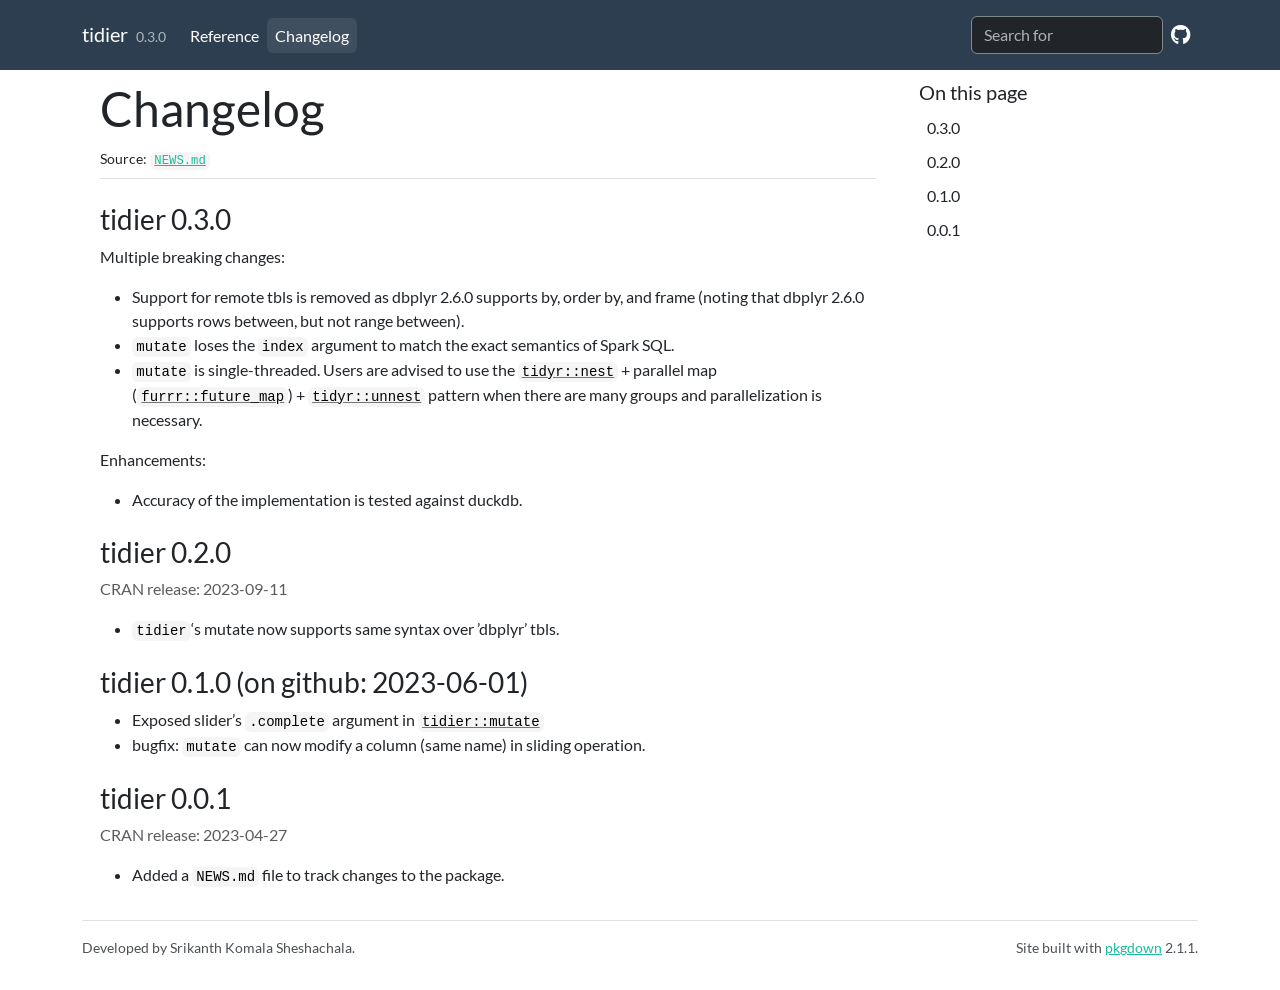
==== commit 9b935158: "v0.3.0 cran corrections" ====
--- a/docs/news/index.html
+++ b/docs/news/index.html
@@ -3,7 +3,7 @@
     <a href="#main" class="visually-hidden-focusable">Skip to contents</a>
 
 
-    <nav class="navbar navbar-expand-lg fixed-top bg-light" data-bs-theme="light" aria-label="Site navigation"><div class="container">
+    <nav class="navbar navbar-expand-lg fixed-top bg-primary" data-bs-theme="dark" aria-label="Site navigation"><div class="container">
 
     <a class="navbar-brand me-2" href="../index.html">tidier</a>
 
@@ -19,7 +19,7 @@
 <li class="active nav-item"><a class="nav-link" href="../news/index.html">Changelog</a></li>
       </ul><ul class="navbar-nav"><li class="nav-item"><form class="form-inline" role="search">
  <input class="form-control" type="search" name="search-input" id="search-input" autocomplete="off" aria-label="Search site" placeholder="Search for" data-search-index="../search.json"></form></li>
-<li class="nav-item"><a class="external-link nav-link" href="https://github.com/talegari/tidier/" aria-label="GitHub"><span class="fa fab fa-github fa-lg"></span></a></li>
+<li class="nav-item"><a class="nav-link" href="https://github.com/talegari/tidier/" aria-label="GitHub"><span class="fa fab fa-github fa-lg"></span></a></li>
       </ul></div>
 
 
@@ -29,7 +29,7 @@
   <main id="main" class="col-md-9"><div class="page-header">
 
       <h1>Changelog</h1>
-      <small>Source: <a href="https://github.com/talegari/tidier/blob/HEAD/NEWS.md" class="external-link"><code>NEWS.md</code></a></small>
+      <small>Source: <a href="https://github.com/talegari/tidier/blob/HEAD/NEWS.md"><code>NEWS.md</code></a></small>
     </div>
 
     <div class="section level2">
